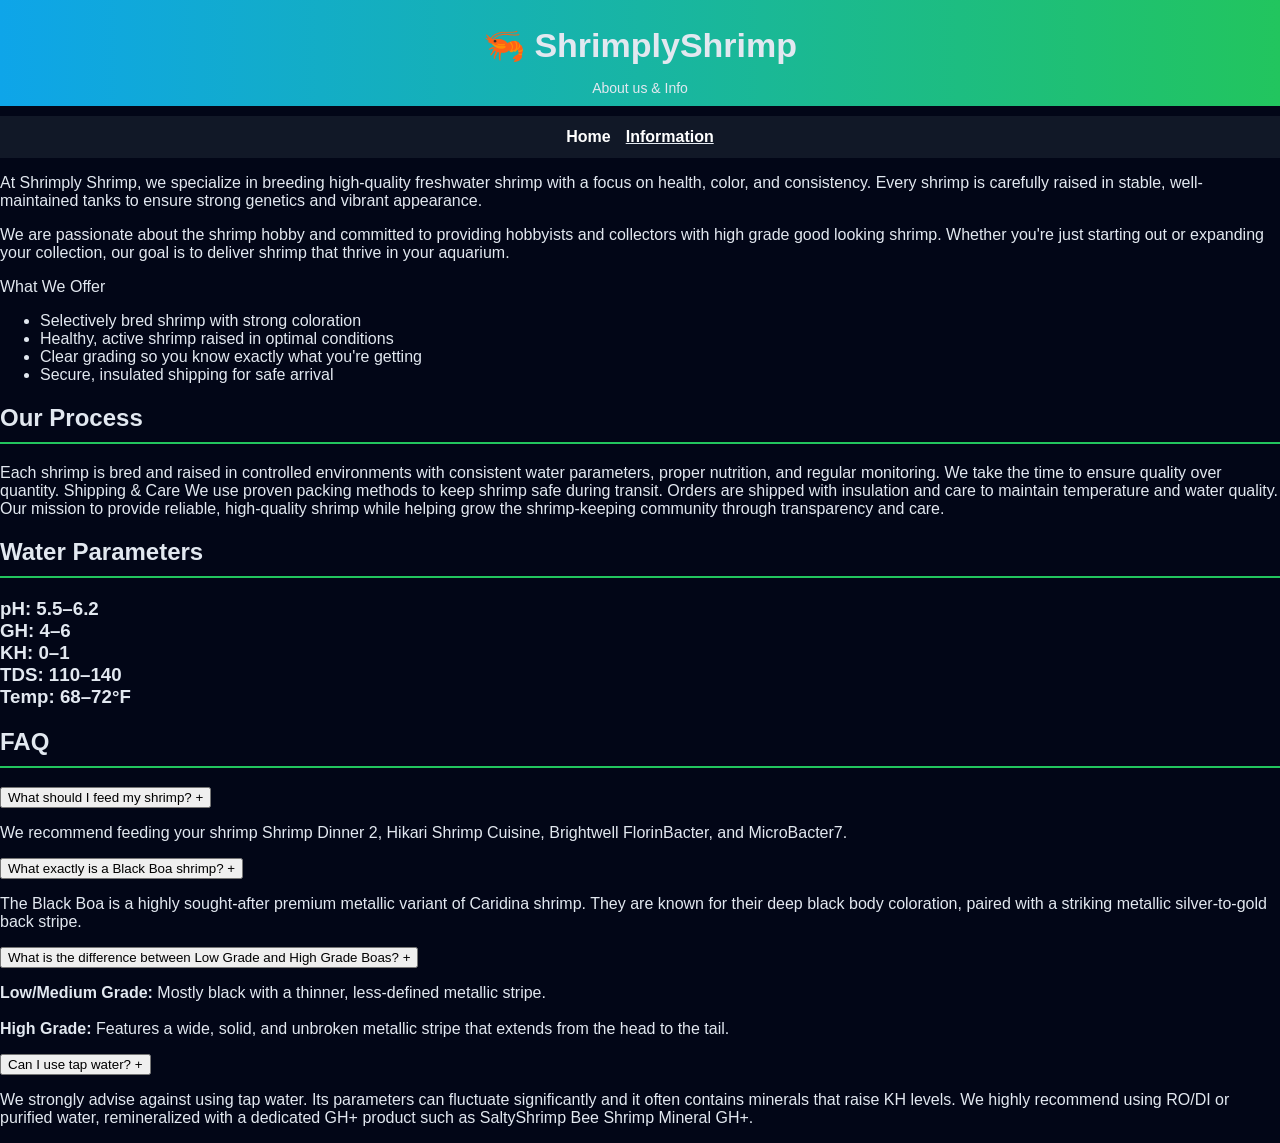
==== info.html @ d89ea049 "FAQ ABout page NEW prices" ====
<!doctype html>
<html lang="en">
    <head>
        <meta charset="UTF-8" />
        <title>Title</title>
        <link rel="stylesheet" href="styles.css" />
    </head>
    <body>
        <header>🦐 ShrimplyShrimp</header>
        <div class="subheader">About us & Info</div>
  <nav>
            <a href="/index.html">Home</a>
           <u><b><a href="/info.html">Information</a></b></u>
        </nav>
        <p>
            At Shrimply Shrimp, we specialize in breeding high-quality freshwater shrimp with a focus on health, color,
            and consistency. Every shrimp is carefully raised in stable, well-maintained tanks to ensure strong genetics
            and vibrant appearance.
        </p>

        <p>
            We are passionate about the shrimp hobby and committed to providing hobbyists and collectors with high grade
            good looking shrimp. Whether you're just starting out or expanding your collection, our goal is to deliver
            shrimp that thrive in your aquarium.
        </p>

        What We Offer

        <ul>
            <li>Selectively bred shrimp with strong coloration</li>
            <li>Healthy, active shrimp raised in optimal conditions</li>
            <li>Clear grading so you know exactly what you're getting</li>
            <li>Secure, insulated shipping for safe arrival</li>
        </ul>
        <h2>Our Process</h2>
        Each shrimp is bred and raised in controlled environments with consistent water parameters, proper nutrition,
        and regular monitoring. We take the time to ensure quality over quantity. Shipping & Care We use proven packing
        methods to keep shrimp safe during transit. Orders are shipped with insulation and care to maintain temperature
        and water quality. Our mission to provide reliable, high-quality shrimp while helping grow the shrimp-keeping
        community through transparency and care.

        <h2>Water Parameters</h2>
        <h3>
            pH: 5.5–6.2 <br />
            GH: 4–6<br />
            KH: 0–1<br />
            TDS: 110–140<br />
            Temp: 68–72°F<br />
        </h3>

<div class="faq-container">
    <h2>FAQ</h2>

    <div class="faq-item">
        <button class="faq-question">
            What should I feed my shrimp?
            <span class="icon">+</span>
        </button>
        <div class="faq-answer">
            <p>
                We recommend feeding your shrimp Shrimp Dinner 2, Hikari Shrimp Cuisine,
                Brightwell FlorinBacter, and MicroBacter7.
            </p>
        </div>
    </div>

    <div class="faq-item">
        <button class="faq-question">
            What exactly is a Black Boa shrimp?
            <span class="icon">+</span>
        </button>
        <div class="faq-answer">
            <p>
                The Black Boa is a highly sought-after premium metallic variant of
                Caridina shrimp. They are known for their deep black body coloration,
                paired with a striking metallic silver-to-gold back stripe.
            </p>
        </div>
    </div>

    <div class="faq-item">
        <button class="faq-question">
            What is the difference between Low Grade and High Grade Boas?
            <span class="icon">+</span>
        </button>
        <div class="faq-answer">
            <p>
                <strong>Low/Medium Grade:</strong> Mostly black with a thinner, less-defined
                metallic stripe.
                <br><br>
                <strong>High Grade:</strong> Features a wide, solid, and unbroken metallic
                stripe that extends from the head to the tail.
            </p>
        </div>
    </div>

    <div class="faq-item">
        <button class="faq-question">
            Can I use tap water?
            <span class="icon">+</span>
        </button>
        <div class="faq-answer">
            <p>
                We strongly advise against using tap water. Its parameters can fluctuate
                significantly and it often contains minerals that raise KH levels. We
                highly recommend using RO/DI or purified water, remineralized with a
                dedicated GH+ product such as SaltyShrimp Bee Shrimp Mineral GH+.
            </p>
        </div>
    </div>
</div>

        <script src="script.js"></script>
    </body>
</html>
---- styles.css ----
body {
  margin: 0;
  font-family: Arial, sans-serif;
  background: #020617;
  color: #e2e8f0;
}

/* HEADER */
header {
  text-align: center;
  padding: 25px;
  background: linear-gradient(90deg, #0ea5e9, #22c55e);
  font-size: 34px;
  font-weight: bold;
}

.subheader {
  text-align: center;
  font-size: 14px;
  background: linear-gradient(90deg, #0ea5e9, #22c55e);
  margin-top: -10px;
  margin-bottom: 10px;
  padding-bottom: 10px;
}

/* HERO */
.hero {
  text-align: center;
  padding: 40px 20px;
}

.hero h1 {
  font-size: 30px;
}

.hero p {
  color: #94a3b8;
}

/* TRUST BAR */
.trust {
  text-align: center;
  color: #22c55e;
  font-size: 14px;
  margin-bottom: 25px;
  padding: 0 10px;
}

/* NAV */
nav {
  display: flex;
  justify-content: center;
  flex-wrap: wrap; /* Allows nav to wrap on tiny screens */
  gap: 15px;
  background: #111827;
  padding: 12px;
}

nav a {
  color: white;
  text-decoration: none;
  font-weight: bold;
}

/* CONTAINER */
.container {
  max-width: 1100px;
  margin: auto;
  padding: 30px 15px;
}

h2 {
  border-bottom: 2px solid #22c55e;
  padding-bottom: 10px;
}

/* FLEXBOX PRODUCTS LAYOUT */
.products {
  display: flex;
  flex-wrap: wrap; /* This makes items drop to the next line */
  gap: 25px;
  justify-content: center; /* Centers the cards on the screen */
}

/* CARD */
.card {
  background: #111827;
  padding: 15px;
  border-radius: 14px;
  text-align: center;
  position: relative;
  transition: 0.3s;
  /* Flex-basis: sets the "ideal" width; flex-grow: allows it to fill space */
  flex: 1 1 300px; 
  max-width: 350px; /* Prevents cards from getting awkwardly wide on desktop */
}

.card:hover {
  transform: translateY(-6px);
  box-shadow: 0 10px 25px rgba(0,0,0,0.5);
}

/* SOLD OUT & LABELS */
.sold-out {
  position: absolute;
  top: 10px;
  left: 10px;
  z-index: 2;
  background: red;
  color: white;
  padding: 6px 10px;
  font-size: 12px;
  border-radius: 6px;
  font-weight: bold;
}

.card.sold img {
  filter: grayscale(100%);
  opacity: 0.5;
}

.img-container {
  overflow: hidden;
  border-radius: 10px;
}

.img-container img {
  width: 100%;
  height: 180px;
  object-fit: cover;
  transition: 0.4s;
}

.img-container:hover img {
  transform: scale(1.15);
}

.grade, .grade1, .grade2 {
  position: absolute;
  top: 10px;
  right: 10px;
  z-index: 2;
  padding: 5px 10px;
  font-size: 12px;
  border-radius: 6px;
  font-weight: bold;
}

.grade { background: #0ea5e9; }
.grade1 { background: #07c204; }
.grade2 { background: #aba005; }

.badge {
  position: absolute;
  bottom: 10px;
  left: 10px;
  background: orange;
  color: black;
  padding: 5px 10px;
  font-size: 11px;
  border-radius: 6px;
  font-weight: bold;
}

/* PRICE & BUTTON */
.price {
  color: #22c55e;
  font-size: 22px;
  margin: 10px 0;
}

.button {
  display: block;
  width: 100%;
  box-sizing: border-box; /* Ensures padding doesn't break width */
  padding: 15px;
  font-size: 18px;
  background: #22c55e;
  color: black;
  text-decoration: none;
  border-radius: 12px;
  font-weight: bold;
}

.button:hover {
  background: #16a34a;
}

.stock {
  color: #facc15;
  font-weight: bold;
  font-size: 14px;
}

/* SHIPPING BANNER */
.free-ship {
  position: fixed;
  top: 10px;
  left: 10px;
  z-index: 100;
  background: #22c55e;
  color: black;
  padding: 8px 12px;
  border-radius: 8px;
  font-weight: bold;
  font-size: 12px;
  box-shadow: 0 4px 10px rgba(0,0,0,0.3);
}

/* FOOTER */
footer {
  background: #020617;
  padding: 40px 20px;
  text-align: center;
  margin-top: 40px;
  border-top: 1px solid #1e293b;
}

/* MOBILE OPTIMIZATION */
@media (max-width: 600px) {
  header { font-size: 26px; }
  .free-ship { position: relative; top: 0; left: 0; text-align: center; margin: 10px; display: block; }
  .card { flex: 1 1 100%; } /* Cards take full width on small phones */
}
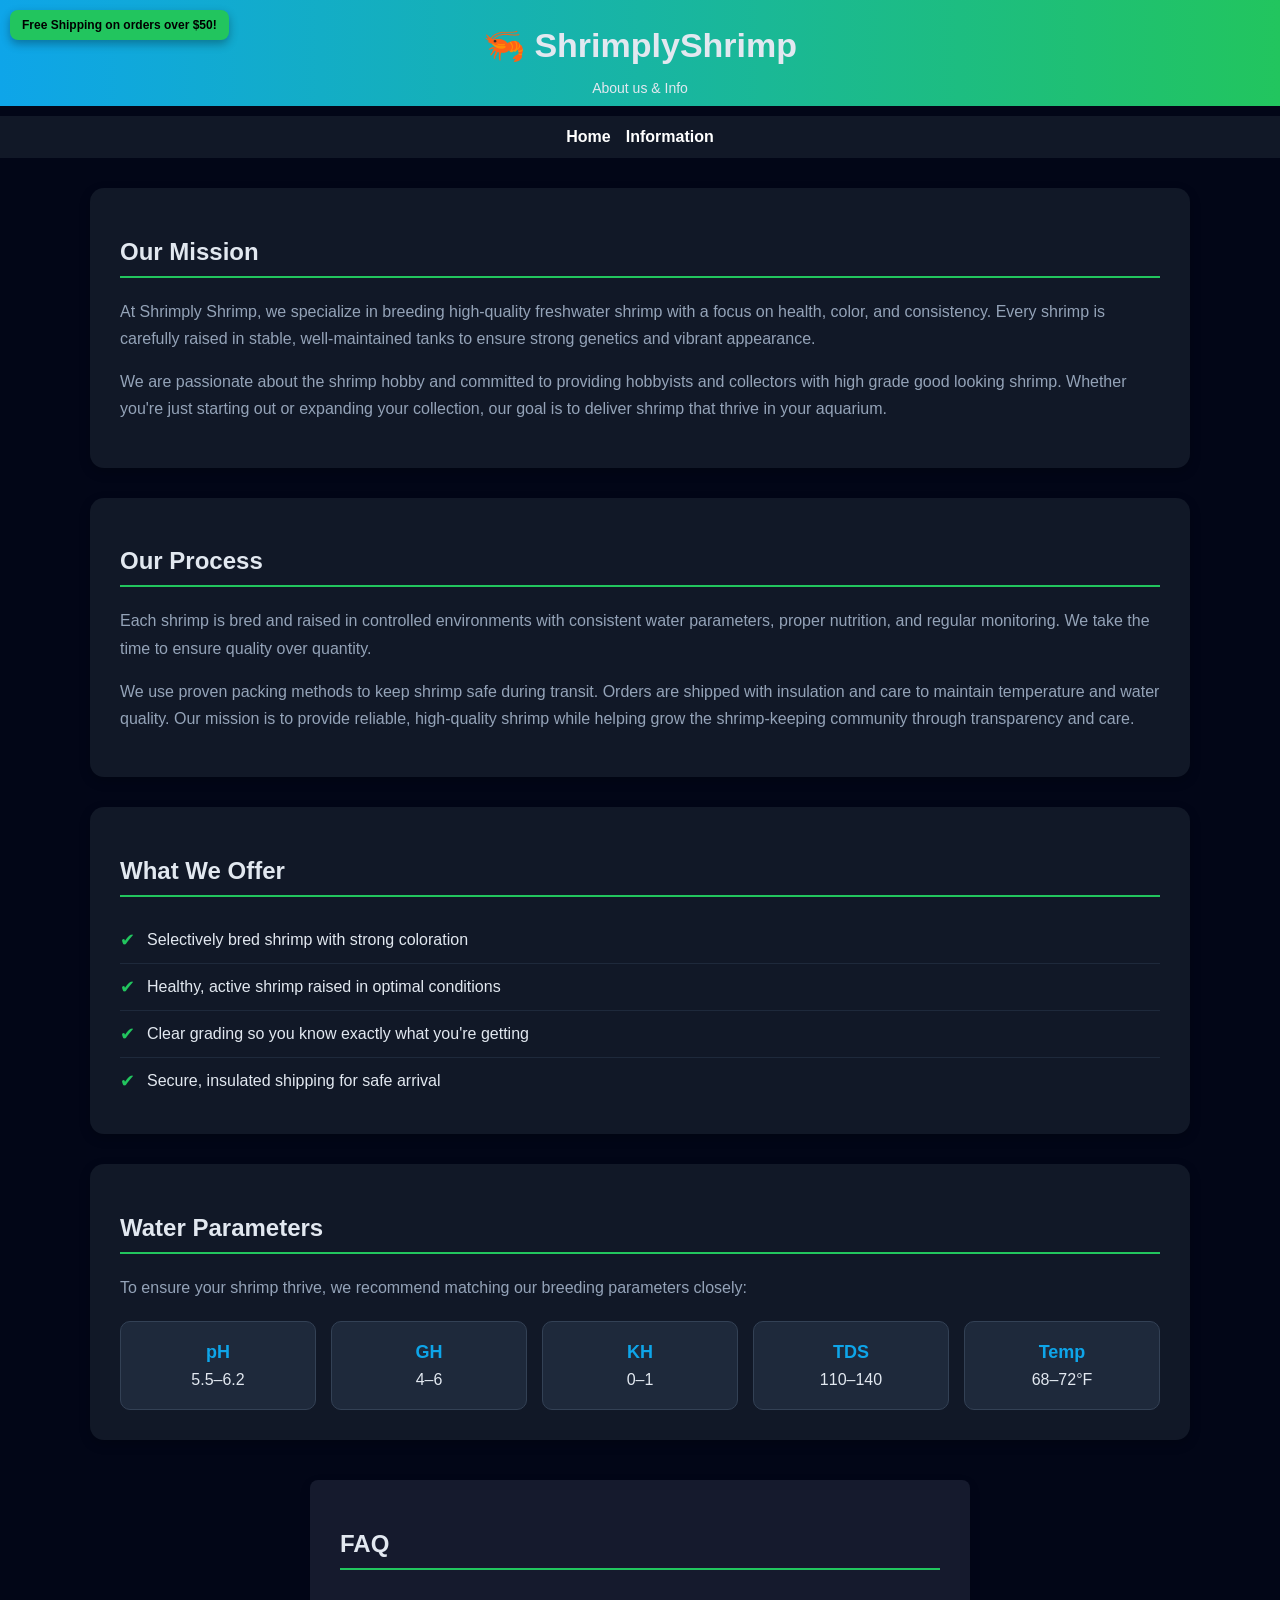
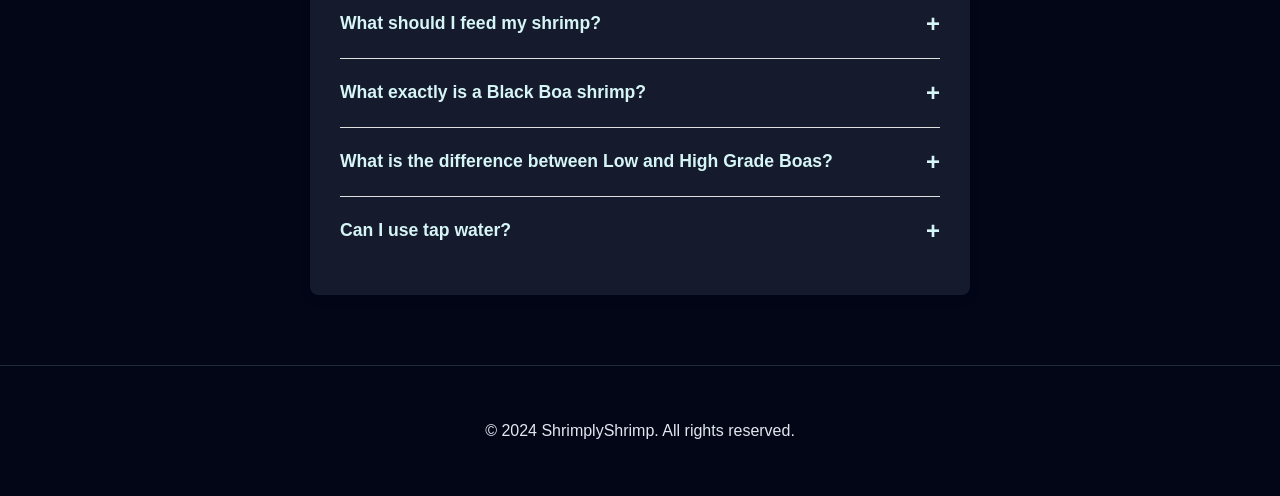
==== commit 17bac8ff: "fixed" ====
--- a/info.html
+++ b/info.html
@@ -2,114 +2,141 @@
 <html lang="en">
     <head>
         <meta charset="UTF-8" />
-        <title>Title</title>
+        <meta name="viewport" content="width=device-width, initial-scale=1.0" />
+        <title>ShrimplyShrimp - Information</title>
         <link rel="stylesheet" href="styles.css" />
     </head>
     <body>
+        <!-- Shipping Banner (Optional, included since it's in your CSS) -->
+        <div class="free-ship">Free Shipping on orders over $50!</div>
+
         <header>🦐 ShrimplyShrimp</header>
         <div class="subheader">About us & Info</div>
-  <nav>
+
+        <nav>
             <a href="/index.html">Home</a>
-           <u><b><a href="/info.html">Information</a></b></u>
+            <a href="/info.html" class="active">Information</a>
         </nav>
-        <p>
-            At Shrimply Shrimp, we specialize in breeding high-quality freshwater shrimp with a focus on health, color,
-            and consistency. Every shrimp is carefully raised in stable, well-maintained tanks to ensure strong genetics
-            and vibrant appearance.
-        </p>
 
-        <p>
-            We are passionate about the shrimp hobby and committed to providing hobbyists and collectors with high grade
-            good looking shrimp. Whether you're just starting out or expanding your collection, our goal is to deliver
-            shrimp that thrive in your aquarium.
-        </p>
+        <main class="container">
+            <!-- Grouped into a styled card for a cleaner look -->
+            <section class="info-section about-section">
+                <h2>Our Mission</h2>
+                <p>
+                    At Shrimply Shrimp, we specialize in breeding high-quality freshwater shrimp with a focus on health, color,
+                    and consistency. Every shrimp is carefully raised in stable, well-maintained tanks to ensure strong genetics
+                    and vibrant appearance.
+                </p>
+                <p>
+                    We are passionate about the shrimp hobby and committed to providing hobbyists and collectors with high grade
+                    good looking shrimp. Whether you're just starting out or expanding your collection, our goal is to deliver
+                    shrimp that thrive in your aquarium.
+                </p>
+            </section>
 
-        What We Offer
+            <section class="info-section process-section">
+                <h2>Our Process</h2>
+                <p>
+                    Each shrimp is bred and raised in controlled environments with consistent water parameters, proper nutrition,
+                    and regular monitoring. We take the time to ensure quality over quantity.
+                </p>
+                <p>
+                    We use proven packing methods to keep shrimp safe during transit. Orders are shipped with insulation and care 
+                    to maintain temperature and water quality. Our mission is to provide reliable, high-quality shrimp while helping 
+                    grow the shrimp-keeping community through transparency and care.
+                </p>
+            </section>
 
-        <ul>
-            <li>Selectively bred shrimp with strong coloration</li>
-            <li>Healthy, active shrimp raised in optimal conditions</li>
-            <li>Clear grading so you know exactly what you're getting</li>
-            <li>Secure, insulated shipping for safe arrival</li>
-        </ul>
-        <h2>Our Process</h2>
-        Each shrimp is bred and raised in controlled environments with consistent water parameters, proper nutrition,
-        and regular monitoring. We take the time to ensure quality over quantity. Shipping & Care We use proven packing
-        methods to keep shrimp safe during transit. Orders are shipped with insulation and care to maintain temperature
-        and water quality. Our mission to provide reliable, high-quality shrimp while helping grow the shrimp-keeping
-        community through transparency and care.
+            <section class="info-section offers-section">
+                <h2>What We Offer</h2>
+                <ul class="offers-list">
+                    <li><span class="check-icon">✔</span> Selectively bred shrimp with strong coloration</li>
+                    <li><span class="check-icon">✔</span> Healthy, active shrimp raised in optimal conditions</li>
+                    <li><span class="check-icon">✔</span> Clear grading so you know exactly what you're getting</li>
+                    <li><span class="check-icon">✔</span> Secure, insulated shipping for safe arrival</li>
+                </ul>
+            </section>
 
-        <h2>Water Parameters</h2>
-        <h3>
-            pH: 5.5–6.2 <br />
-            GH: 4–6<br />
-            KH: 0–1<br />
-            TDS: 110–140<br />
-            Temp: 68–72°F<br />
-        </h3>
+            <section class="info-section parameters-section">
+                <h2>Water Parameters</h2>
+                <p>To ensure your shrimp thrive, we recommend matching our breeding parameters closely:</p>
+                <div class="params-grid">
+                    <div class="param-card"><strong>pH</strong> 5.5–6.2</div>
+                    <div class="param-card"><strong>GH</strong> 4–6</div>
+                    <div class="param-card"><strong>KH</strong> 0–1</div>
+                    <div class="param-card"><strong>TDS</strong> 110–140</div>
+                    <div class="param-card"><strong>Temp</strong> 68–72°F</div>
+                </div>
+            </section>
 
-<div class="faq-container">
-    <h2>FAQ</h2>
+            <!-- Wrapped in a flex container to center the max-width: 600px box -->
+            <div class="faq-wrapper">
+                <section class="faq-container">
+                    <h2>FAQ</h2>
 
-    <div class="faq-item">
-        <button class="faq-question">
-            What should I feed my shrimp?
-            <span class="icon">+</span>
-        </button>
-        <div class="faq-answer">
-            <p>
-                We recommend feeding your shrimp Shrimp Dinner 2, Hikari Shrimp Cuisine,
-                Brightwell FlorinBacter, and MicroBacter7.
-            </p>
-        </div>
-    </div>
+                    <div class="faq-item">
+                        <button class="faq-question">
+                            What should I feed my shrimp?
+                            <span class="icon">+</span>
+                        </button>
+                        <div class="faq-answer">
+                            <p>
+                                We recommend feeding your shrimp Shrimp Dinner 2, Hikari Shrimp Cuisine,
+                                Brightwell FlorinBacter, and MicroBacter7.
+                            </p>
+                        </div>
+                    </div>
 
-    <div class="faq-item">
-        <button class="faq-question">
-            What exactly is a Black Boa shrimp?
-            <span class="icon">+</span>
-        </button>
-        <div class="faq-answer">
-            <p>
-                The Black Boa is a highly sought-after premium metallic variant of
-                Caridina shrimp. They are known for their deep black body coloration,
-                paired with a striking metallic silver-to-gold back stripe.
-            </p>
-        </div>
-    </div>
+                    <div class="faq-item">
+                        <button class="faq-question">
+                            What exactly is a Black Boa shrimp?
+                            <span class="icon">+</span>
+                        </button>
+                        <div class="faq-answer">
+                            <p>
+                                The Black Boa is a highly sought-after premium metallic variant of
+                                Caridina shrimp. They are known for their deep black body coloration,
+                                paired with a striking metallic silver-to-gold back stripe.
+                            </p>
+                        </div>
+                    </div>
 
-    <div class="faq-item">
-        <button class="faq-question">
-            What is the difference between Low Grade and High Grade Boas?
-            <span class="icon">+</span>
-        </button>
-        <div class="faq-answer">
-            <p>
-                <strong>Low/Medium Grade:</strong> Mostly black with a thinner, less-defined
-                metallic stripe.
-                <br><br>
-                <strong>High Grade:</strong> Features a wide, solid, and unbroken metallic
-                stripe that extends from the head to the tail.
-            </p>
-        </div>
-    </div>
+                    <div class="faq-item">
+                        <button class="faq-question">
+                            What is the difference between Low and High Grade Boas?
+                            <span class="icon">+</span>
+                        </button>
+                        <div class="faq-answer">
+                            <p>
+                                <strong>Low/Medium Grade:</strong> Mostly black with a thinner, less-defined metallic stripe.
+                                <br><br>
+                                <strong>High Grade:</strong> Features a wide, solid, and unbroken metallic stripe that extends from the head to the tail.
+                            </p>
+                        </div>
+                    </div>
 
-    <div class="faq-item">
-        <button class="faq-question">
-            Can I use tap water?
-            <span class="icon">+</span>
-        </button>
-        <div class="faq-answer">
-            <p>
-                We strongly advise against using tap water. Its parameters can fluctuate
-                significantly and it often contains minerals that raise KH levels. We
-                highly recommend using RO/DI or purified water, remineralized with a
-                dedicated GH+ product such as SaltyShrimp Bee Shrimp Mineral GH+.
-            </p>
-        </div>
-    </div>
-</div>
+                    <div class="faq-item">
+                        <button class="faq-question">
+                            Can I use tap water?
+                            <span class="icon">+</span>
+                        </button>
+                        <div class="faq-answer">
+                            <p>
+                                We strongly advise against using tap water. Its parameters can fluctuate
+                                significantly and it often contains minerals that raise KH levels. We
+                                highly recommend using RO/DI or purified water, remineralized with a
+                                dedicated GH+ product such as SaltyShrimp Bee Shrimp Mineral GH+.
+                            </p>
+                        </div>
+                    </div>
+                </section>
+            </div>
+        </main>
+
+        <footer>
+            <p>&copy; 2024 ShrimplyShrimp. All rights reserved.</p>
+        </footer>
 
         <script src="script.js"></script>
     </body>
-</html>
+</html>
--- a/styles.css
+++ b/styles.css
@@ -221,4 +221,149 @@
   header { font-size: 26px; }
   .free-ship { position: relative; top: 0; left: 0; text-align: center; margin: 10px; display: block; }
   .card { flex: 1 1 100%; } /* Cards take full width on small phones */
+}
+
+.faq-container {
+  background-color: #151a2d;
+  border-radius: 8px;
+  box-shadow: 0 4px 12px rgba(0,0,0,0.1);
+  padding: 30px;
+  max-width: 600px;
+  width: 100%;
+}
+.faq-item {
+  border-bottom: 1px solid #e0e0e0;
+}
+
+.faq-item:last-child {
+  border-bottom: none;
+}
+
+/* Style the question button */
+.faq-question {
+  background-color: transparent;
+  border: none;
+  color: #d6f5f6;
+  cursor: pointer;
+  padding: 20px 0;
+  width: 100%;
+  text-align: left;
+  font-size: 1.1rem;
+  font-weight: 600;
+  display: flex;
+  justify-content: space-between;
+  align-items: center;
+  transition: color 0.3s ease;
+}
+
+.faq-question:hover, 
+.faq-question.active {
+  color: #a4a4a4;
+}
+
+/* The plus/minus icon */
+.faq-question .icon {
+  font-size: 1.5rem;
+  transition: transform 0.3s ease;
+}
+
+/* Rotate the plus to look like an 'x' when active */
+.faq-question.active .icon {
+  transform: rotate(45deg);
+}
+
+/* Hide the answer by default and prep the animation */
+.faq-answer {
+  max-height: 0;
+  overflow: hidden;
+  transition: max-height 0.3s ease-out;
+}
+
+.faq-answer p {
+  margin: 0;
+  padding-bottom: 20px;
+  color: #ffffff;
+  line-height: 1.6;
+}
+
+/* ========================================================
+   NEW ADDITIONS FOR INFO.HTML
+   ======================================================== */
+
+/* General content blocks to match main page cards */
+.info-section {
+  background: #111827;
+  padding: 30px;
+  border-radius: 14px;
+  margin-bottom: 30px;
+  box-shadow: 0 4px 12px rgba(0,0,0,0.2);
+}
+
+.info-section p {
+  line-height: 1.7;
+  color: #94a3b8;
+  margin-bottom: 15px;
+}
+
+/* Styling the 'What We Offer' list cleanly */
+.offers-list {
+  list-style: none;
+  padding: 0;
+  margin: 0;
+}
+
+.offers-list li {
+  padding: 12px 0;
+  border-bottom: 1px solid #1e293b;
+  display: flex;
+  align-items: center;
+  gap: 12px;
+  color: #e2e8f0;
+}
+
+.offers-list li:last-child {
+  border-bottom: none;
+}
+
+.check-icon {
+  color: #22c55e;
+  font-size: 18px;
+}
+
+/* The Water Parameters Grid */
+.params-grid {
+  display: grid;
+  grid-template-columns: repeat(auto-fit, minmax(130px, 1fr));
+  gap: 15px;
+  margin-top: 20px;
+}
+
+.param-card {
+  background: #1e293b;
+  padding: 20px;
+  border-radius: 10px;
+  text-align: center;
+  border: 1px solid #334155;
+  transition: transform 0.3s;
+  color: #e2e8f0;
+}
+
+.param-card:hover {
+  transform: translateY(-4px);
+  box-shadow: 0 6px 15px rgba(0,0,0,0.3);
+}
+
+.param-card strong {
+  display: block;
+  color: #0ea5e9;
+  font-size: 18px;
+  margin-bottom: 8px;
+}
+
+/* Centers the FAQ section without breaking your existing .faq-container constraints */
+.faq-wrapper {
+  display: flex;
+  justify-content: center;
+  margin-top: 40px;
+  width: 100%;
 }
